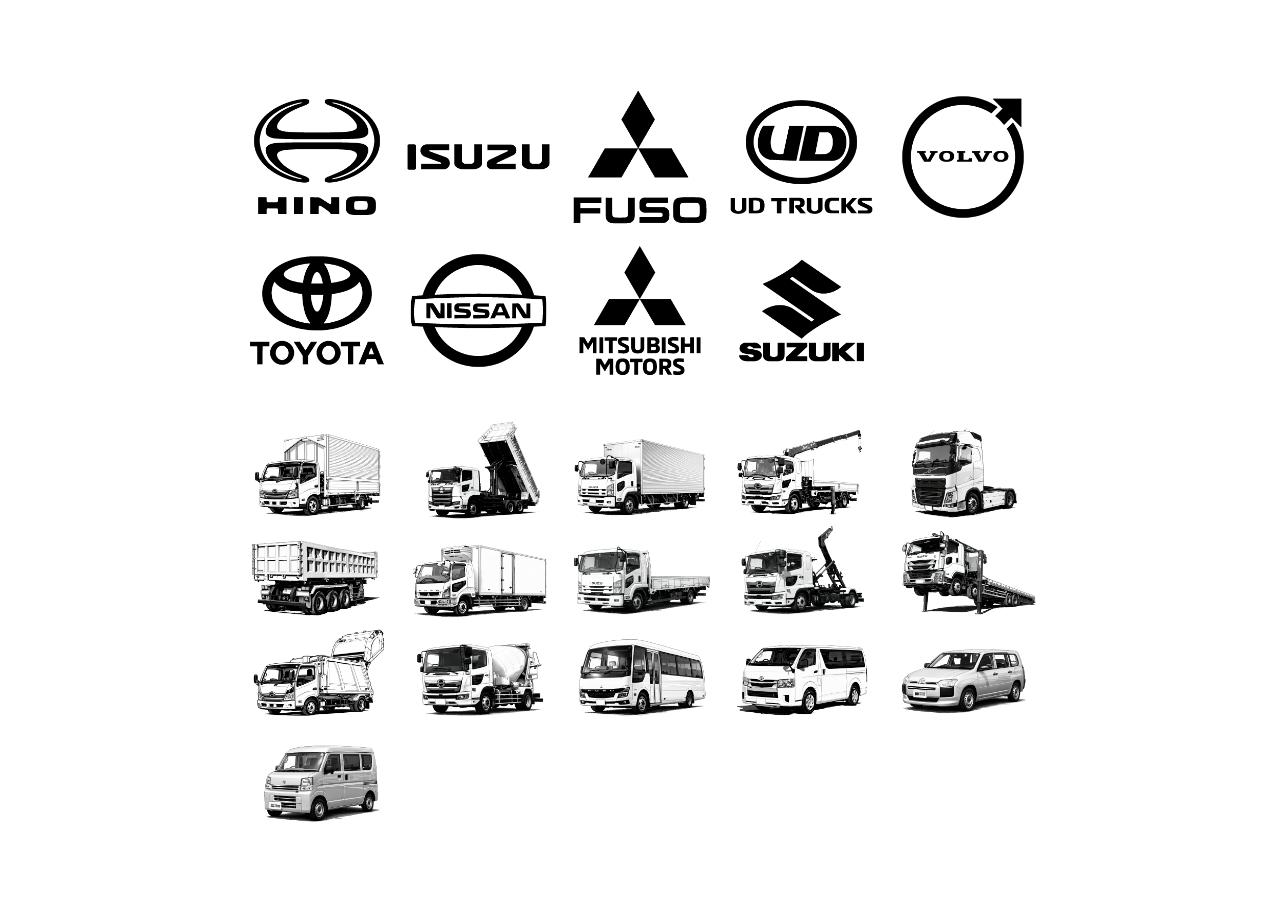
==== test.html @ 6eb273a2 "Add files via upload" ====
<html>
    <head>
        <meta name="viewport" content="width=device-width, initial-scale=1.0, maximum-scale=1.0" />
        <style>
            html * { box-sizing:border-box;}
            section {width:100%; max-width:800px; margin:5rem auto;}
            .makebox, .typebox {display:flex; flex-wrap: wrap; margin-bottom:2rem; }
            .makebox img {width:calc((100% - 32px) / 5); margin-left:8px;}
            .typebox img {width:calc((100% - 32px) / 5); margin-left:8px;}
            .makebox img:nth-of-type(5n-4), .typebox img:nth-of-type(5n-4) { margin-left:0;}
        </style>
    </head>
    <body>
        <section>
        <div class="makebox">
            <img src="icon/icon-hino.png">
            <img src="icon/icon-isuzu.png">
            <img src="icon/icon-fuso.png">
            <img src="icon/icon-ud.png">
            <img src="icon/icon-volvo.png">
            <img src="icon/icon-toyota.png">
            <img src="icon/icon-nissan.png">
            <img src="icon/icon-mitsubishi.png">
            <img src="icon/icon-suzuki.png">
        </div>
        <div class="typebox">
            <img src="icon/icon-wing.png">
            <img src="icon/icon-dump.png">
            <img src="icon/icon-van.png">
            <img src="icon/icon-crane.png">
            <img src="icon/icon-head.png">
            <img src="icon/icon-trailer.png">
            <img src="icon/icon-fleazer.png">
            <img src="icon/icon-flat.png">
            <img src="icon/icon-armroll.png">
            <img src="icon/icon-loader.png">
            <img src="icon/icon-packer.png">
            <img src="icon/icon-mixer.png">
            <img src="icon/icon-bus.png">
            <img src="icon/icon-onebox.png">
            <img src="icon/icon-litevan.png">
            <img src="icon/icon-keivan.png">
        </div>
        </section>
    </body>
</html>
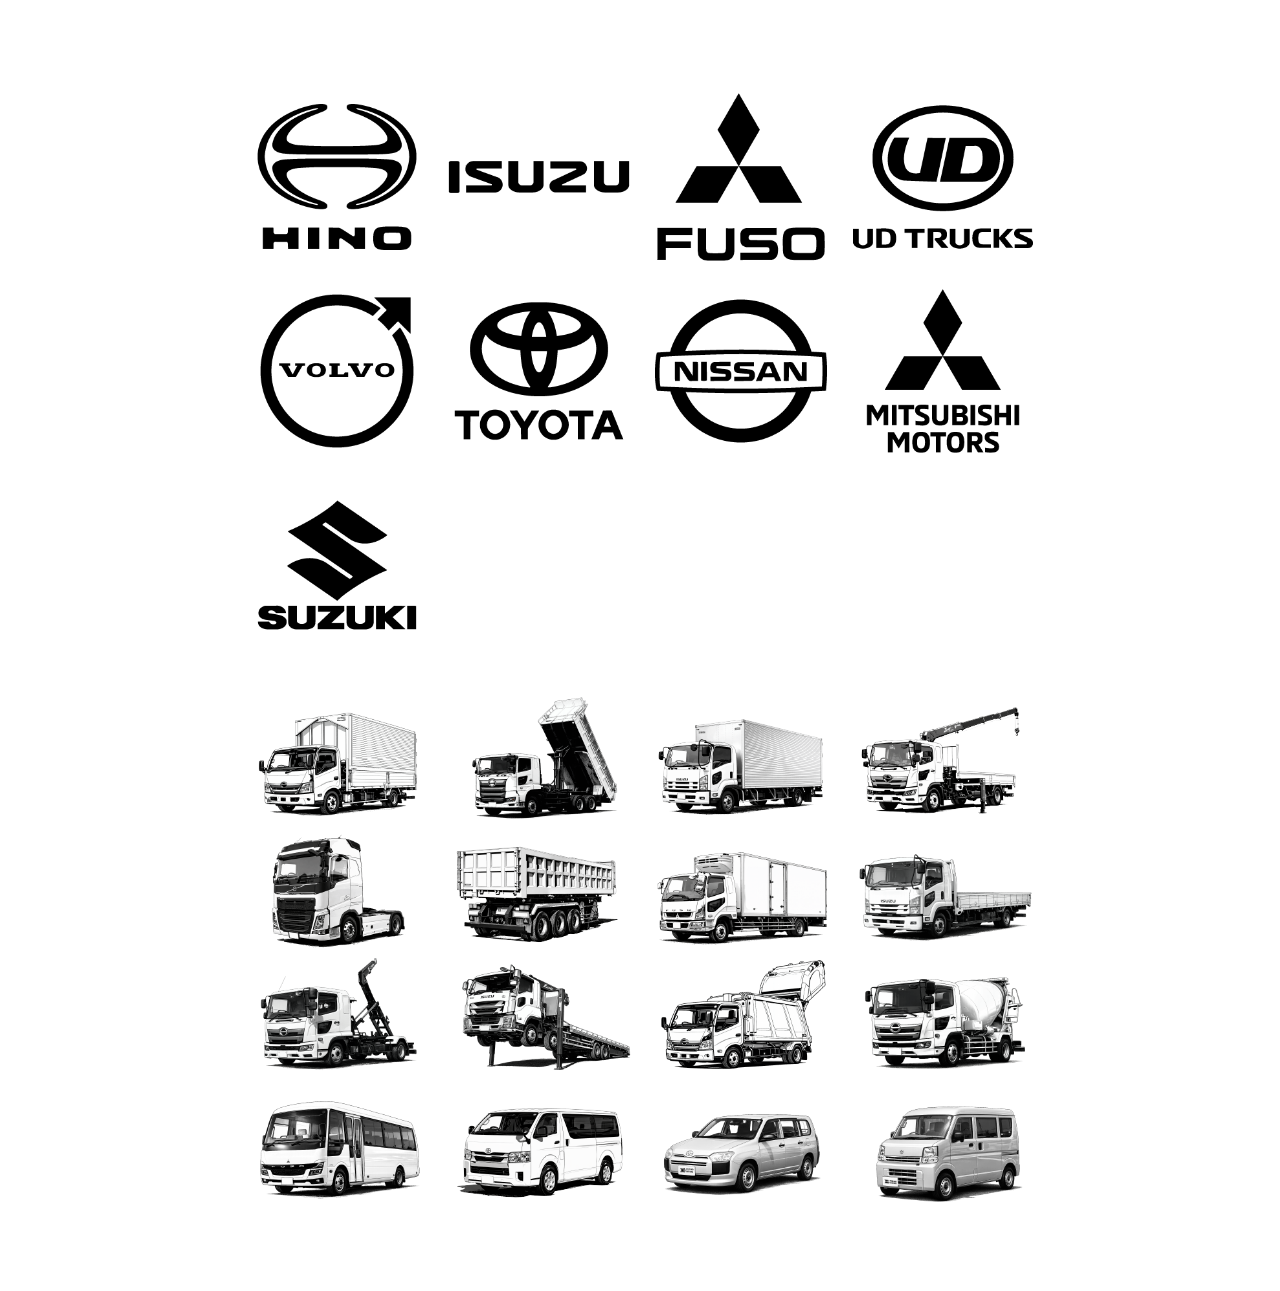
==== commit 3c02eaf7: "Update test.html" ====
--- a/test.html
+++ b/test.html
@@ -5,9 +5,9 @@
             html * { box-sizing:border-box;}
             section {width:100%; max-width:800px; margin:5rem auto;}
             .makebox, .typebox {display:flex; flex-wrap: wrap; margin-bottom:2rem; }
-            .makebox img {width:calc((100% - 32px) / 5); margin-left:8px;}
-            .typebox img {width:calc((100% - 32px) / 5); margin-left:8px;}
-            .makebox img:nth-of-type(5n-4), .typebox img:nth-of-type(5n-4) { margin-left:0;}
+            .makebox img {width:calc((100% - 24px) / 4); margin-left:8px;}
+            .typebox img {width:calc((100% - 24px) / 4); margin-left:8px;}
+            .makebox img:nth-of-type(4n-3), .typebox img:nth-of-type(4n-3) { margin-left:0;}
         </style>
     </head>
     <body>
@@ -43,4 +43,4 @@
         </div>
         </section>
     </body>
-</html>+</html>
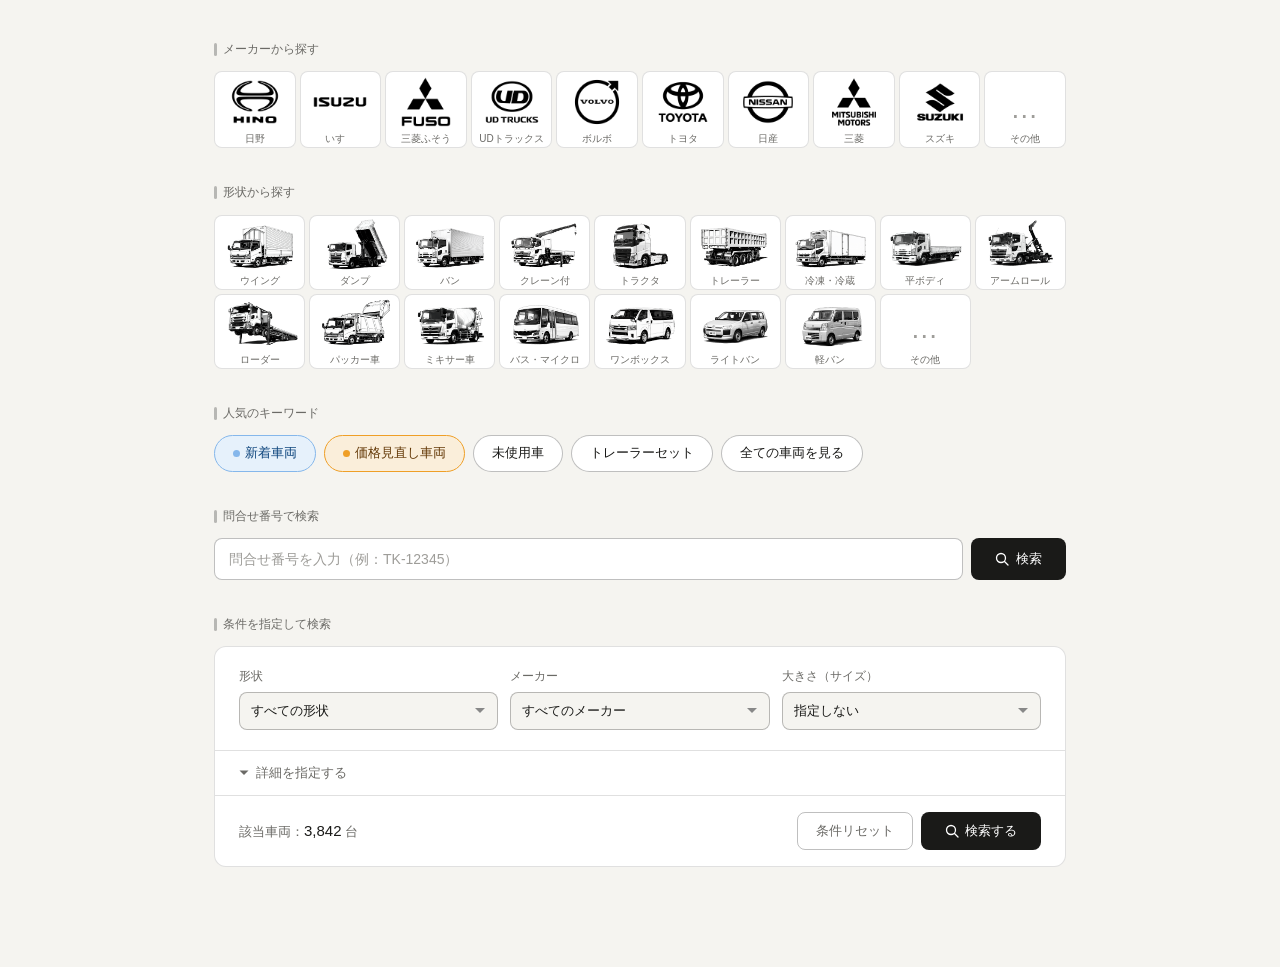
==== commit fddd95ab: "Update test.html" ====
--- a/test.html
+++ b/test.html
@@ -1,46 +1,755 @@
-<html>
-    <head>
-        <meta name="viewport" content="width=device-width, initial-scale=1.0, maximum-scale=1.0" />
-        <style>
-            html * { box-sizing:border-box;}
-            section {width:100%; max-width:800px; margin:5rem auto;}
-            .makebox, .typebox {display:flex; flex-wrap: wrap; margin-bottom:2rem; }
-            .makebox img {width:calc((100% - 24px) / 4); margin-left:8px;}
-            .typebox img {width:calc((100% - 24px) / 4); margin-left:8px;}
-            .makebox img:nth-of-type(4n-3), .typebox img:nth-of-type(4n-3) { margin-left:0;}
-        </style>
-    </head>
-    <body>
-        <section>
-        <div class="makebox">
-            <img src="icon/icon-hino.png">
-            <img src="icon/icon-isuzu.png">
-            <img src="icon/icon-fuso.png">
-            <img src="icon/icon-ud.png">
-            <img src="icon/icon-volvo.png">
-            <img src="icon/icon-toyota.png">
-            <img src="icon/icon-nissan.png">
-            <img src="icon/icon-mitsubishi.png">
-            <img src="icon/icon-suzuki.png">
+<!DOCTYPE html>
+<html lang="ja">
+<head>
+  <meta charset="UTF-8">
+  <meta name="viewport" content="width=device-width, initial-scale=1.0">
+  <title>中古トラック検索</title>
+  <style>
+    *, *::before, *::after { box-sizing: border-box; margin: 0; padding: 0; }
+
+    :root {
+      --bg: #ffffff;
+      --bg-sub: #f5f4f0;
+      --text: #1a1a18;
+      --text-muted: #6b6a66;
+      --text-hint: #9e9d99;
+      --border: rgba(0,0,0,0.12);
+      --border-md: rgba(0,0,0,0.25);
+      --border-dark: rgba(0,0,0,0.4);
+      --accent: #1a1a18;
+      --accent-fg: #ffffff;
+      --new-bg: #e6f1fb;
+      --new-border: #85b7eb;
+      --new-text: #0c447c;
+      --sale-bg: #faeeda;
+      --sale-border: #ef9f27;
+      --sale-text: #633806;
+      --r-md: 8px;
+      --r-lg: 12px;
+      --r-pill: 999px;
+    }
+
+    body {
+      font-family: 'Hiragino Kaku Gothic ProN', 'Hiragino Sans', 'Noto Sans JP', sans-serif;
+      background: var(--bg-sub);
+      color: var(--text);
+      font-size: 14px;
+      line-height: 1.6;
+      min-height: 100vh;
+    }
+
+    .page-wrap {
+      max-width: 900px;
+      margin: 0 auto;
+      padding: 2.5rem 1.5rem 4rem;
+    }
+
+    /* ---- Section label ---- */
+    .sec-label {
+      font-size: 12px;
+      font-weight: 500;
+      color: var(--text-muted);
+      margin-bottom: 12px;
+      display: flex;
+      align-items: center;
+      gap: 6px;
+    }
+    .sec-label::before {
+      content: '';
+      width: 3px; height: 13px;
+      background: var(--border-md);
+      border-radius: 2px;
+      display: inline-block;
+    }
+
+    .section { margin-bottom: 2.2rem; }
+
+    /* ---- Icon grid ---- */
+    .icon-grid { display: grid; gap: 4px; }
+    .maker-grid { grid-template-columns: repeat(10, 1fr); }
+    .type-grid  { grid-template-columns: repeat(9, 1fr); }
+
+    @media (max-width: 620px) {
+      .maker-grid { grid-template-columns: repeat(5, 1fr); }
+      .type-grid  { grid-template-columns: repeat(5, 1fr); }
+    }
+    @media (max-width: 400px) {
+      .maker-grid { grid-template-columns: repeat(3, 1fr); }
+      .type-grid  { grid-template-columns: repeat(3, 1fr); }
+    }
+
+    .icon-cell {
+      display: flex;
+      flex-direction: column;
+      align-items: center;
+      justify-content: flex-end;
+      gap: 2px;
+      padding: 2px 4px 2px;
+      border: 1px solid var(--border);
+      border-radius: var(--r-md);
+      background: var(--bg);
+      cursor: pointer;
+      transition: border-color .12s, background .12s;
+      user-select: none;
+      text-decoration: none;
+    }
+    .icon-cell:hover  { border-color: var(--border-md); background: var(--bg-sub); }
+    .icon-cell.active { border-color: var(--border-dark); background: var(--bg-sub); }
+
+    /* 実画像 */
+    .icon-cell .ic-img {
+      width: 56px;
+      height: 56px;
+      object-fit: contain;
+      display: block;
+    }
+    .type-grid .icon-cell .ic-img {
+      width: 80px;
+      height: 54px;
+    }
+
+    /* 画像読み込み失敗時のフォールバック */
+    .icon-cell .ic-fallback {
+      display: none;
+      width: 68px;
+      height: 42px;
+      align-items: center;
+      justify-content: center;
+      font-size: 11px;
+      color: var(--text-hint);
+      text-align: center;
+      border: 1px dashed var(--border-md);
+      border-radius: 4px;
+    }
+    .icon-cell .ic-img.broken { display: none !important; }
+    .icon-cell .ic-img.broken + .ic-fallback { display: flex; }
+
+    .icon-label {
+      font-size: 10px;
+      color: var(--text-muted);
+      text-align: center;
+      line-height: 1.3;
+    }
+    .icon-cell:hover .icon-label,
+    .icon-cell.active .icon-label { color: var(--text); }
+
+    /* ---- Keyword tags ---- */
+    .keyword-row { display: flex; flex-wrap: wrap; gap: 8px; }
+    .kw-tag {
+      display: inline-flex;
+      align-items: center;
+      gap: 5px;
+      padding: 7px 18px;
+      border: 1px solid var(--border-md);
+      border-radius: var(--r-pill);
+      font-size: 13px;
+      cursor: pointer;
+      color: var(--text);
+      background: var(--bg);
+      text-decoration: none;
+      transition: all .12s;
+    }
+    .kw-tag:hover { border-color: var(--border-dark); background: var(--bg-sub); }
+    .kw-tag.new  { background: var(--new-bg);  border-color: var(--new-border);  color: var(--new-text); }
+    .kw-tag.sale { background: var(--sale-bg); border-color: var(--sale-border); color: var(--sale-text); }
+    .kw-tag.new:hover, .kw-tag.sale:hover { opacity: .82; }
+    .kw-dot { width: 7px; height: 7px; border-radius: 50%; display: inline-block; flex-shrink: 0; }
+    .kw-dot.new  { background: var(--new-border); }
+    .kw-dot.sale { background: var(--sale-border); }
+
+    /* ---- Number search ---- */
+    .num-row { display: flex; gap: 8px; }
+    .num-row input {
+      flex: 1;
+      height: 42px;
+      padding: 0 14px;
+      border: 1px solid var(--border-md);
+      border-radius: var(--r-md);
+      background: var(--bg);
+      color: var(--text);
+      font-size: 14px;
+      font-family: inherit;
+      transition: border-color .12s;
+    }
+    .num-row input::placeholder { color: var(--text-hint); }
+    .num-row input:focus { outline: none; border-color: var(--border-dark); box-shadow: 0 0 0 3px rgba(0,0,0,.05); }
+
+    .btn-primary {
+      height: 42px;
+      padding: 0 24px;
+      border: none;
+      border-radius: var(--r-md);
+      background: var(--accent);
+      color: var(--accent-fg);
+      font-size: 13px;
+      font-weight: 500;
+      cursor: pointer;
+      font-family: inherit;
+      display: inline-flex;
+      align-items: center;
+      gap: 7px;
+      white-space: nowrap;
+      transition: opacity .12s;
+    }
+    .btn-primary:hover  { opacity: .82; }
+    .btn-primary:active { transform: scale(.98); }
+
+    /* ---- Condition card ---- */
+    .cond-card {
+      background: var(--bg);
+      border: 1px solid var(--border);
+      border-radius: var(--r-lg);
+      overflow: hidden;
+    }
+    .cond-row {
+      display: grid;
+      grid-template-columns: 1fr 1fr 1fr;
+      gap: 12px;
+      padding: 1.25rem 1.5rem;
+      border-bottom: 1px solid var(--border);
+    }
+    @media (max-width: 560px) { .cond-row { grid-template-columns: 1fr 1fr; } }
+
+    .field-group { display: flex; flex-direction: column; gap: 5px; }
+    .field-label { font-size: 12px; color: var(--text-muted); }
+
+    select {
+      height: 38px;
+      padding: 0 30px 0 11px;
+      border: 1px solid var(--border-md);
+      border-radius: var(--r-md);
+      background: var(--bg-sub);
+      color: var(--text);
+      font-size: 13px;
+      width: 100%;
+      font-family: inherit;
+      appearance: none;
+      -webkit-appearance: none;
+      background-image: url("data:image/svg+xml,%3Csvg xmlns='http://www.w3.org/2000/svg' width='12' height='12' viewBox='0 0 12 12'%3E%3Cpath fill='%23888' d='M6 8L1 3h10z'/%3E%3C/svg%3E");
+      background-repeat: no-repeat;
+      background-position: right 11px center;
+      cursor: pointer;
+      transition: border-color .12s;
+    }
+    select:focus { outline: none; border-color: var(--border-dark); }
+
+    /* ---- Detail toggle ---- */
+    .detail-toggle {
+      display: flex;
+      align-items: center;
+      gap: 7px;
+      padding: 12px 1.5rem;
+      cursor: pointer;
+      font-size: 13px;
+      color: var(--text-muted);
+      border-bottom: 1px solid var(--border);
+      transition: color .12s, background .12s;
+      user-select: none;
+    }
+    .detail-toggle:hover { color: var(--text); background: var(--bg-sub); }
+    .detail-toggle .arrow { transition: transform .2s; display: inline-flex; }
+    .detail-toggle.open .arrow { transform: rotate(180deg); }
+    .detail-toggle.open { color: var(--text); }
+
+    /* ---- Detail body ---- */
+    .detail-body {
+      display: none;
+      padding: 1.25rem 1.5rem;
+      border-bottom: 1px solid var(--border);
+      background: var(--bg-sub);
+    }
+    .detail-body.open { display: block; }
+
+    .detail-selects {
+      display: grid;
+      grid-template-columns: 1fr 1fr;
+      gap: 12px;
+      margin-bottom: 14px;
+    }
+    @media (max-width: 480px) { .detail-selects { grid-template-columns: 1fr; } }
+
+    .cb-grid { display: flex; flex-wrap: wrap; gap: 7px; }
+    .cb-item {
+      display: flex;
+      align-items: center;
+      gap: 6px;
+      padding: 7px 14px;
+      border: 1px solid var(--border);
+      border-radius: var(--r-md);
+      cursor: pointer;
+      background: var(--bg);
+      font-size: 13px;
+      color: var(--text);
+      transition: all .12s;
+      user-select: none;
+    }
+    .cb-item:hover   { border-color: var(--border-md); }
+    .cb-item.checked { border-color: var(--border-dark); }
+    .cb-item input[type="checkbox"] {
+      width: 15px; height: 15px; min-width: 15px;
+      accent-color: var(--accent);
+      cursor: pointer;
+    }
+
+    /* ---- Action row ---- */
+    .action-row {
+      display: flex;
+      align-items: center;
+      justify-content: space-between;
+      flex-wrap: wrap;
+      gap: 12px;
+      padding: 1rem 1.5rem;
+    }
+    .count-txt { font-size: 13px; color: var(--text-muted); }
+    .count-txt strong { color: var(--text); font-weight: 500; font-size: 15px; }
+
+    .btn-group { display: flex; gap: 8px; }
+    .btn-reset {
+      height: 38px;
+      padding: 0 18px;
+      border: 1px solid var(--border-md);
+      border-radius: var(--r-md);
+      background: transparent;
+      font-size: 13px;
+      cursor: pointer;
+      color: var(--text-muted);
+      font-family: inherit;
+      transition: all .12s;
+    }
+    .btn-reset:hover { background: var(--bg-sub); color: var(--text); border-color: var(--border-dark); }
+
+    .btn-search {
+      height: 38px;
+      padding: 0 24px;
+      border: none;
+      border-radius: var(--r-md);
+      background: var(--accent);
+      color: var(--accent-fg);
+      font-size: 13px;
+      font-weight: 500;
+      cursor: pointer;
+      font-family: inherit;
+      display: flex;
+      align-items: center;
+      gap: 6px;
+      transition: opacity .12s;
+    }
+    .btn-search:hover  { opacity: .82; }
+    .btn-search:active { transform: scale(.98); }
+
+    /* その他セル用ドット */
+    .dot-icon {
+      width: 68px; height: 42px;
+      display: flex; align-items: center; justify-content: center;
+      font-size: 28px; color: var(--text-hint); letter-spacing: 2px;
+    }
+  </style>
+</head>
+<body>
+
+<div class="page-wrap">
+
+  <!-- ======== メーカーから探す ======== -->
+  <div class="section">
+    <div class="sec-label">メーカーから探す</div>
+    <div class="icon-grid maker-grid">
+
+      <div class="icon-cell" onclick="toggleCell(this)" data-href="/list?maker=hino">
+        <img class="ic-img" src="icon/icon-hino.png" alt="" onerror="this.classList.add('broken')">
+        <span class="ic-fallback">HINO</span>
+        <span class="icon-label">日野</span>
+      </div>
+
+      <div class="icon-cell" onclick="toggleCell(this)" data-href="/list?maker=isuzu">
+        <img class="ic-img" src="icon/icon-isuzu.png" alt="" onerror="this.classList.add('broken')">
+        <span class="ic-fallback">ISUZU</span>
+        <span class="icon-label">いすゞ</span>
+      </div>
+
+      <div class="icon-cell" onclick="toggleCell(this)" data-href="/list?maker=fuso">
+        <img class="ic-img" src="icon/icon-fuso.png" alt="" onerror="this.classList.add('broken')">
+        <span class="ic-fallback">FUSO</span>
+        <span class="icon-label">三菱ふそう</span>
+      </div>
+
+      <div class="icon-cell" onclick="toggleCell(this)" data-href="/list?maker=ud">
+        <img class="ic-img" src="icon/icon-ud.png" alt="" onerror="this.classList.add('broken')">
+        <span class="ic-fallback">UD</span>
+        <span class="icon-label">UDトラックス</span>
+      </div>
+
+      <div class="icon-cell" onclick="toggleCell(this)" data-href="/list?maker=volvo">
+        <img class="ic-img" src="icon/icon-volvo.png" alt="" onerror="this.classList.add('broken')">
+        <span class="ic-fallback">VOLVO</span>
+        <span class="icon-label">ボルボ</span>
+      </div>
+
+      <div class="icon-cell" onclick="toggleCell(this)" data-href="/list?maker=toyota">
+        <img class="ic-img" src="icon/icon-toyota.png" alt="" onerror="this.classList.add('broken')">
+        <span class="ic-fallback">TOYOTA</span>
+        <span class="icon-label">トヨタ</span>
+      </div>
+
+      <div class="icon-cell" onclick="toggleCell(this)" data-href="/list?maker=nissan">
+        <img class="ic-img" src="icon/icon-nissan.png" alt="" onerror="this.classList.add('broken')">
+        <span class="ic-fallback">NISSAN</span>
+        <span class="icon-label">日産</span>
+      </div>
+
+      <div class="icon-cell" onclick="toggleCell(this)" data-href="/list?maker=mitsubishi">
+        <img class="ic-img" src="icon/icon-mitsubishi.png" alt="" onerror="this.classList.add('broken')">
+        <span class="ic-fallback">MITSUBISHI</span>
+        <span class="icon-label">三菱</span>
+      </div>
+
+      <div class="icon-cell" onclick="toggleCell(this)" data-href="/list?maker=suzuki">
+        <img class="ic-img" src="icon/icon-suzuki.png" alt="" onerror="this.classList.add('broken')">
+        <span class="ic-fallback">SUZUKI</span>
+        <span class="icon-label">スズキ</span>
+      </div>
+
+      <div class="icon-cell" onclick="toggleCell(this)" data-href="/list?maker=other">
+        <span class="dot-icon">…</span>
+        <span class="icon-label">その他</span>
+      </div>
+
+    </div>
+  </div>
+
+  <!-- ======== 形状から探す ======== -->
+  <div class="section">
+    <div class="sec-label">形状から探す</div>
+    <div class="icon-grid type-grid">
+
+      <div class="icon-cell" onclick="toggleCell(this)" data-href="/list?type=wing">
+        <img class="ic-img" src="icon/icon-wing.png" alt="" onerror="this.classList.add('broken')">
+        <span class="ic-fallback">ウイング</span>
+        <span class="icon-label">ウイング</span>
+      </div>
+
+      <div class="icon-cell" onclick="toggleCell(this)" data-href="/list?type=dump">
+        <img class="ic-img" src="icon/icon-dump.png" alt="" onerror="this.classList.add('broken')">
+        <span class="ic-fallback">ダンプ</span>
+        <span class="icon-label">ダンプ</span>
+      </div>
+
+      <div class="icon-cell" onclick="toggleCell(this)" data-href="/list?type=van">
+        <img class="ic-img" src="icon/icon-van.png" alt="" onerror="this.classList.add('broken')">
+        <span class="ic-fallback">バン</span>
+        <span class="icon-label">バン</span>
+      </div>
+
+      <div class="icon-cell" onclick="toggleCell(this)" data-href="/list?type=crane">
+        <img class="ic-img" src="icon/icon-crane.png" alt="" onerror="this.classList.add('broken')">
+        <span class="ic-fallback">クレーン付</span>
+        <span class="icon-label">クレーン付</span>
+      </div>
+
+      <div class="icon-cell" onclick="toggleCell(this)" data-href="/list?type=head">
+        <img class="ic-img" src="icon/icon-head.png" alt="" onerror="this.classList.add('broken')">
+        <span class="ic-fallback">トラクタ</span>
+        <span class="icon-label">トラクタ</span>
+      </div>
+
+      <div class="icon-cell" onclick="toggleCell(this)" data-href="/list?type=head">
+        <img class="ic-img" src="icon/icon-trailer.png" alt="" onerror="this.classList.add('broken')">
+        <span class="ic-fallback">トレーラー</span>
+        <span class="icon-label">トレーラー</span>
+      </div>
+
+      <div class="icon-cell" onclick="toggleCell(this)" data-href="/list?type=freezer">
+        <img class="ic-img" src="icon/icon-fleazer.png" alt="" onerror="this.classList.add('broken')">
+        <span class="ic-fallback">冷凍・冷蔵</span>
+        <span class="icon-label">冷凍・冷蔵</span>
+      </div>
+
+      <div class="icon-cell" onclick="toggleCell(this)" data-href="/list?type=flat">
+        <img class="ic-img" src="icon/icon-flat.png" alt="" onerror="this.classList.add('broken')">
+        <span class="ic-fallback">平ボディ</span>
+        <span class="icon-label">平ボディ</span>
+      </div>
+
+      <div class="icon-cell" onclick="toggleCell(this)" data-href="/list?type=armroll">
+        <img class="ic-img" src="icon/icon-armroll.png" alt="" onerror="this.classList.add('broken')">
+        <span class="ic-fallback">アームロール</span>
+        <span class="icon-label">アームロール</span>
+      </div>
+
+      <div class="icon-cell" onclick="toggleCell(this)" data-href="/list?type=loader">
+        <img class="ic-img" src="icon/icon-loader.png" alt="" onerror="this.classList.add('broken')">
+        <span class="ic-fallback">ローダー</span>
+        <span class="icon-label">ローダー</span>
+      </div>
+
+      <div class="icon-cell" onclick="toggleCell(this)" data-href="/list?type=packer">
+        <img class="ic-img" src="icon/icon-packer.png" alt="" onerror="this.classList.add('broken')">
+        <span class="ic-fallback">パッカー車</span>
+        <span class="icon-label">パッカー車</span>
+      </div>
+
+      <div class="icon-cell" onclick="toggleCell(this)" data-href="/list?type=mixer">
+        <img class="ic-img" src="icon/icon-mixer.png" alt="" onerror="this.classList.add('broken')">
+        <span class="ic-fallback">ミキサー車</span>
+        <span class="icon-label">ミキサー車</span>
+      </div>
+
+      <div class="icon-cell" onclick="toggleCell(this)" data-href="/list?type=bus">
+        <img class="ic-img" src="icon/icon-bus.png" alt="" onerror="this.classList.add('broken')">
+        <span class="ic-fallback">バス・マイクロ</span>
+        <span class="icon-label">バス・マイクロ</span>
+      </div>
+
+      <div class="icon-cell" onclick="toggleCell(this)" data-href="/list?type=onebox">
+        <img class="ic-img" src="icon/icon-onebox.png" alt="" onerror="this.classList.add('broken')">
+        <span class="ic-fallback">ワンボックス</span>
+        <span class="icon-label">ワンボックス</span>
+      </div>
+
+      <div class="icon-cell" onclick="toggleCell(this)" data-href="/list?type=litevan">
+        <img class="ic-img" src="icon/icon-litevan.png" alt="" onerror="this.classList.add('broken')">
+        <span class="ic-fallback">ライトバン</span>
+        <span class="icon-label">ライトバン</span>
+      </div>
+
+      <div class="icon-cell" onclick="toggleCell(this)" data-href="/list?type=keivan">
+        <img class="ic-img" src="icon/icon-keivan.png" alt="" onerror="this.classList.add('broken')">
+        <span class="ic-fallback">軽バン</span>
+        <span class="icon-label">軽バン</span>
+      </div>
+
+      <div class="icon-cell" onclick="toggleCell(this)" data-href="/list?type=other">
+        <span class="dot-icon">…</span>
+        <span class="icon-label">その他</span>
+      </div>
+
+    </div>
+  </div>
+
+  <!-- ======== 人気のキーワード ======== -->
+  <div class="section">
+    <div class="sec-label">人気のキーワード</div>
+    <div class="keyword-row">
+      <a href="/list?tag=new"         class="kw-tag new"><span class="kw-dot new"></span>新着車両</a>
+      <a href="/list?tag=sale"        class="kw-tag sale"><span class="kw-dot sale"></span>価格見直し車両</a>
+      <a href="/list?tag=unused"      class="kw-tag">未使用車</a>
+      <a href="/list?tag=trailer-set" class="kw-tag">トレーラーセット</a>
+      <a href="/list"                 class="kw-tag">全ての車両を見る</a>
+    </div>
+  </div>
+
+  <!-- ======== 問合せ番号で検索 ======== -->
+  <div class="section">
+    <div class="sec-label">問合せ番号で検索</div>
+    <div class="num-row">
+      <input type="text" id="numInput" placeholder="問合せ番号を入力（例：TK-12345）">
+      <button class="btn-primary" onclick="doNumSearch()">
+        <svg width="14" height="14" viewBox="0 0 14 14" fill="none">
+          <circle cx="6" cy="6" r="4.5" stroke="currentColor" stroke-width="1.3"/>
+          <path d="M9.5 9.5L13 13" stroke="currentColor" stroke-width="1.3" stroke-linecap="round"/>
+        </svg>
+        検索
+      </button>
+    </div>
+  </div>
+
+  <!-- ======== 条件を指定して検索 ======== -->
+  <div class="section">
+    <div class="sec-label">条件を指定して検索</div>
+    <div class="cond-card">
+
+      <div class="cond-row">
+        <div class="field-group">
+          <div class="field-label">形状</div>
+          <select id="sel-type" onchange="updateCount()">
+            <option value="">すべての形状</option>
+            <option value="wing">ウイング</option>
+            <option value="dump">ダンプ</option>
+            <option value="van">バン</option>
+            <option value="crane">クレーン付（ユニック）</option>
+            <option value="trailer">トレーラー</option>
+            <option value="freezer">冷凍・冷蔵車</option>
+            <option value="flat">平ボディ</option>
+            <option value="armroll">アームロール</option>
+            <option value="loader">ローダー</option>
+            <option value="packer">パッカー車</option>
+            <option value="mixer">ミキサー車</option>
+            <option value="bus">バス・マイクロ</option>
+            <option value="onebox">ワンボックス</option>
+            <option value="litevan">ライトバン</option>
+            <option value="keivan">軽バン</option>
+          </select>
         </div>
-        <div class="typebox">
-            <img src="icon/icon-wing.png">
-            <img src="icon/icon-dump.png">
-            <img src="icon/icon-van.png">
-            <img src="icon/icon-crane.png">
-            <img src="icon/icon-head.png">
-            <img src="icon/icon-trailer.png">
-            <img src="icon/icon-fleazer.png">
-            <img src="icon/icon-flat.png">
-            <img src="icon/icon-armroll.png">
-            <img src="icon/icon-loader.png">
-            <img src="icon/icon-packer.png">
-            <img src="icon/icon-mixer.png">
-            <img src="icon/icon-bus.png">
-            <img src="icon/icon-onebox.png">
-            <img src="icon/icon-litevan.png">
-            <img src="icon/icon-keivan.png">
+        <div class="field-group">
+          <div class="field-label">メーカー</div>
+          <select id="sel-maker" onchange="updateCount()">
+            <option value="">すべてのメーカー</option>
+            <option value="hino">日野（HINO）</option>
+            <option value="isuzu">いすゞ（ISUZU）</option>
+            <option value="fuso">三菱ふそう（FUSO）</option>
+            <option value="ud">UDトラックス</option>
+            <option value="volvo">ボルボ（VOLVO）</option>
+            <option value="toyota">トヨタ</option>
+            <option value="nissan">日産</option>
+            <option value="mitsubishi">三菱（MITSUBISHI）</option>
+            <option value="suzuki">スズキ</option>
+          </select>
         </div>
-        </section>
-    </body>
+        <div class="field-group">
+          <div class="field-label">大きさ（サイズ）</div>
+          <select id="sel-size" onchange="updateCount()">
+            <option value="">指定しない</option>
+            <option value="kei">軽トラック</option>
+            <option value="s2t">小型（2t以下）</option>
+            <option value="s3t">小型（3t以下）</option>
+            <option value="m4t">中型（4t）</option>
+            <option value="m6t">中型（6t）</option>
+            <option value="l8t">大型（8t〜）</option>
+            <option value="l10t">大型（10t）</option>
+            <option value="xl">超大型（20t超）</option>
+          </select>
+        </div>
+      </div>
+
+      <div class="detail-toggle" id="detailToggle" onclick="toggleDetail()">
+        <span class="arrow">
+          <svg width="10" height="10" viewBox="0 0 10 10" fill="currentColor">
+            <path d="M5 7L0.5 2.5h9L5 7z"/>
+          </svg>
+        </span>
+        詳細を指定する
+      </div>
+
+      <div class="detail-body" id="detailBody">
+        <div class="detail-selects">
+          <div class="field-group">
+            <div class="field-label">年式（初年度登録）</div>
+            <select id="sel-year" onchange="updateCount()">
+              <option value="">指定しない</option>
+              <option value="2022">2022年以降</option>
+              <option value="2020">2020年以降</option>
+              <option value="2018">2018年以降</option>
+              <option value="2015">2015年以降</option>
+              <option value="2010">2010年以降</option>
+              <option value="2005">2005年以降</option>
+              <option value="2000">2000年以降</option>
+            </select>
+          </div>
+          <div class="field-group">
+            <div class="field-label">走行距離</div>
+            <select id="sel-km" onchange="updateCount()">
+              <option value="">指定しない</option>
+              <option value="50000">5万km以下</option>
+              <option value="100000">10万km以下</option>
+              <option value="150000">15万km以下</option>
+              <option value="200000">20万km以下</option>
+              <option value="300000">30万km以下</option>
+            </select>
+          </div>
+        </div>
+
+        <div class="cb-grid">
+          <label class="cb-item"><input type="checkbox" value="new"      onchange="cbChanged(this)"><span>新着車両</span></label>
+          <label class="cb-item"><input type="checkbox" value="sale"     onchange="cbChanged(this)"><span>価格見直し</span></label>
+          <label class="cb-item"><input type="checkbox" value="unused"   onchange="cbChanged(this)"><span>未使用車</span></label>
+          <label class="cb-item"><input type="checkbox" value="pto"      onchange="cbChanged(this)"><span>PTO付</span></label>
+          <label class="cb-item"><input type="checkbox" value="airsus"   onchange="cbChanged(this)"><span>エアサス</span></label>
+          <label class="cb-item"><input type="checkbox" value="retarder" onchange="cbChanged(this)"><span>リターダ</span></label>
+          <label class="cb-item"><input type="checkbox" value="shaken"   onchange="cbChanged(this)"><span>車検付</span></label>
+        </div>
+      </div>
+
+      <div class="action-row">
+        <div class="count-txt">該当車両：<strong id="countNum">3,842</strong> 台</div>
+        <div class="btn-group">
+          <button class="btn-reset"  onclick="resetAll()">条件リセット</button>
+          <button class="btn-search" onclick="doSearch()">
+            <svg width="14" height="14" viewBox="0 0 14 14" fill="none">
+              <circle cx="6" cy="6" r="4.5" stroke="currentColor" stroke-width="1.3"/>
+              <path d="M9.5 9.5L13 13" stroke="currentColor" stroke-width="1.3" stroke-linecap="round"/>
+            </svg>
+            検索する
+          </button>
+        </div>
+      </div>
+
+    </div>
+  </div>
+
+</div>
+
+<script>
+  function toggleCell(el) {
+    el.classList.toggle('active');
+    updateCount();
+  }
+
+  function toggleDetail() {
+    document.getElementById('detailToggle').classList.toggle('open');
+    document.getElementById('detailBody').classList.toggle('open');
+  }
+
+  function cbChanged(cb) {
+    cb.closest('.cb-item').classList.toggle('checked', cb.checked);
+    updateCount();
+  }
+
+  function updateCount() {
+    var active  = document.querySelectorAll('.icon-cell.active').length;
+    var checked = document.querySelectorAll('.cb-grid input:checked').length;
+    var yearSel = document.getElementById('sel-year').value  ? 1 : 0;
+    var kmSel   = document.getElementById('sel-km').value    ? 1 : 0;
+    var typeSel = document.getElementById('sel-type').value  ? 1 : 0;
+    var mkrSel  = document.getElementById('sel-maker').value ? 1 : 0;
+    var sizeSel = document.getElementById('sel-size').value  ? 1 : 0;
+    var total = 3842
+      - active  * 200
+      - checked * 280
+      - yearSel * 350
+      - kmSel   * 300
+      - typeSel * 380
+      - mkrSel  * 250
+      - sizeSel * 220;
+    document.getElementById('countNum').textContent = Math.max(12, total).toLocaleString();
+  }
+
+  function resetAll() {
+    document.querySelectorAll('.icon-cell').forEach(function(c) { c.classList.remove('active'); });
+    document.querySelectorAll('select').forEach(function(s) { s.selectedIndex = 0; });
+    document.querySelectorAll('.cb-grid input').forEach(function(cb) {
+      cb.checked = false;
+      cb.closest('.cb-item').classList.remove('checked');
+    });
+    document.getElementById('countNum').textContent = '3,842';
+  }
+
+  function doNumSearch() {
+    var val = document.getElementById('numInput').value.trim();
+    if (!val) { alert('問合せ番号を入力してください'); return; }
+    window.location.href = '/list?num=' + encodeURIComponent(val);
+  }
+
+  function doSearch() {
+    var params = new URLSearchParams();
+    var type  = document.getElementById('sel-type').value;
+    var maker = document.getElementById('sel-maker').value;
+    var size  = document.getElementById('sel-size').value;
+    var year  = document.getElementById('sel-year').value;
+    var km    = document.getElementById('sel-km').value;
+    if (type)  params.set('type',  type);
+    if (maker) params.set('maker', maker);
+    if (size)  params.set('size',  size);
+    if (year)  params.set('year',  year);
+    if (km)    params.set('km',    km);
+    document.querySelectorAll('.cb-grid input:checked').forEach(function(cb) {
+      params.append('opt', cb.value);
+    });
+    document.querySelectorAll('.icon-cell.active').forEach(function(c) {
+      var href = c.getAttribute('data-href') || '';
+      var v = href.split('=')[1];
+      if (v) params.append('tag', v);
+    });
+    window.location.href = '/list?' + params.toString();
+  }
+</script>
+</body>
 </html>
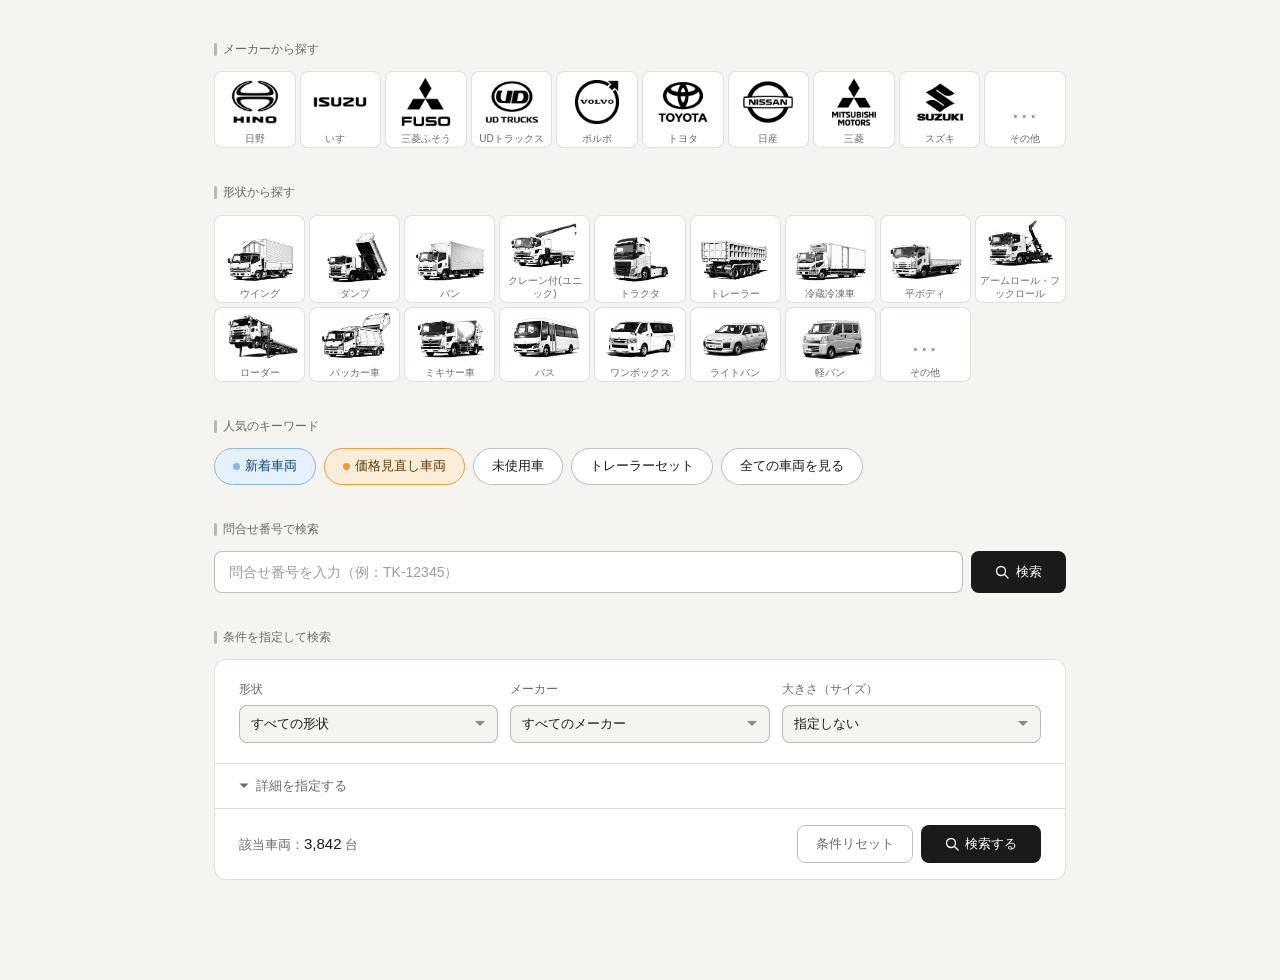
==== commit 5d94ea64: "Update test.html" ====
--- a/test.html
+++ b/test.html
@@ -74,8 +74,8 @@
       .type-grid  { grid-template-columns: repeat(5, 1fr); }
     }
     @media (max-width: 400px) {
-      .maker-grid { grid-template-columns: repeat(3, 1fr); }
-      .type-grid  { grid-template-columns: repeat(3, 1fr); }
+      .maker-grid { grid-template-columns: repeat(4, 1fr); }
+      .type-grid  { grid-template-columns: repeat(4, 1fr); }
     }
 
     .icon-cell {
@@ -102,10 +102,12 @@
       height: 56px;
       object-fit: contain;
       display: block;
+      max-width:100%;
     }
     .type-grid .icon-cell .ic-img {
       width: 80px;
       height: 54px;
+      max-width:100%;
     }
 
     /* 画像読み込み失敗時のフォールバック */
@@ -442,7 +444,7 @@
       <div class="icon-cell" onclick="toggleCell(this)" data-href="/list?type=crane">
         <img class="ic-img" src="icon/icon-crane.png" alt="" onerror="this.classList.add('broken')">
         <span class="ic-fallback">クレーン付</span>
-        <span class="icon-label">クレーン付</span>
+        <span class="icon-label">クレーン付(ユニック)</span>
       </div>
 
       <div class="icon-cell" onclick="toggleCell(this)" data-href="/list?type=head">
@@ -460,7 +462,7 @@
       <div class="icon-cell" onclick="toggleCell(this)" data-href="/list?type=freezer">
         <img class="ic-img" src="icon/icon-fleazer.png" alt="" onerror="this.classList.add('broken')">
         <span class="ic-fallback">冷凍・冷蔵</span>
-        <span class="icon-label">冷凍・冷蔵</span>
+        <span class="icon-label">冷蔵冷凍車</span>
       </div>
 
       <div class="icon-cell" onclick="toggleCell(this)" data-href="/list?type=flat">
@@ -472,7 +474,7 @@
       <div class="icon-cell" onclick="toggleCell(this)" data-href="/list?type=armroll">
         <img class="ic-img" src="icon/icon-armroll.png" alt="" onerror="this.classList.add('broken')">
         <span class="ic-fallback">アームロール</span>
-        <span class="icon-label">アームロール</span>
+        <span class="icon-label">アームロール・フックロール</span>
       </div>
 
       <div class="icon-cell" onclick="toggleCell(this)" data-href="/list?type=loader">
@@ -496,7 +498,7 @@
       <div class="icon-cell" onclick="toggleCell(this)" data-href="/list?type=bus">
         <img class="ic-img" src="icon/icon-bus.png" alt="" onerror="this.classList.add('broken')">
         <span class="ic-fallback">バス・マイクロ</span>
-        <span class="icon-label">バス・マイクロ</span>
+        <span class="icon-label">バス</span>
       </div>
 
       <div class="icon-cell" onclick="toggleCell(this)" data-href="/list?type=onebox">
